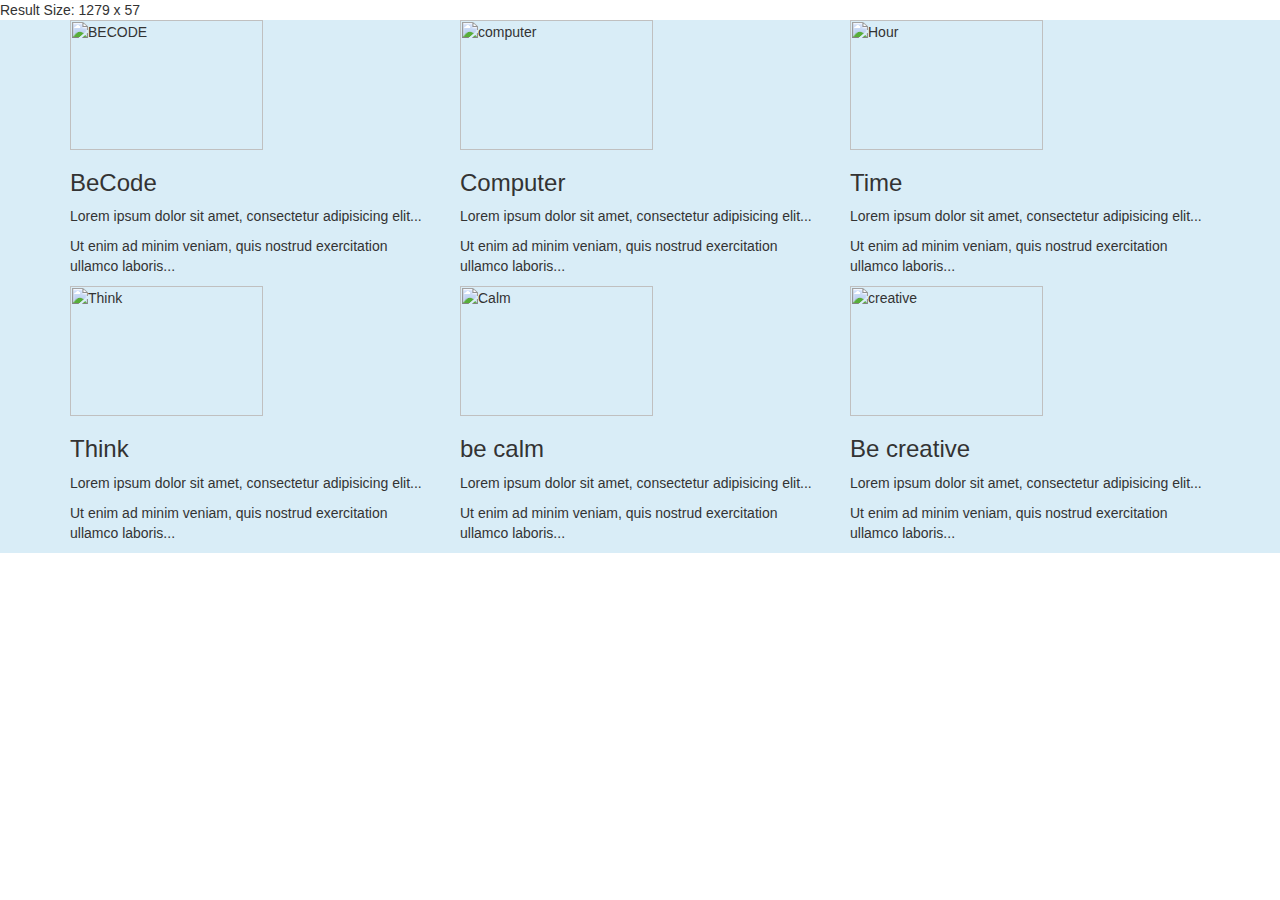
==== index.html @ 97d45081 "trying and playing with my code bootstrap" ====
Result Size: 1279 x 57

<!DOCTYPE html>

<html lang="en">

<head>

  <title>Bootstrap Example</title>

  <meta charset="utf-8">

  <meta name="viewport" content="width=device-width, initial-scale=1">

  <link rel="stylesheet" href="https://maxcdn.bootstrapcdn.com/bootstrap/3.4.0/css/bootstrap.min.css">

  <script src="https://ajax.googleapis.com/ajax/libs/jquery/3.3.1/jquery.min.js"></script>

  <script src="https://maxcdn.bootstrapcdn.com/bootstrap/3.4.0/js/bootstrap.min.js"></script>

</head>

<body>

<div class="p-3 mb-8 bg-info text-white">

<div class="container">

  <div class="row">

    <div class="col-sm-4">

    <img src="https://content.digitalwallonia.be/profile/13162-20180705084654000/1-xkepnborerk0t5w63z24fa-300x300.png" alt="BECODE" width="193" height="130">

    <h3>BeCode</h3>

    <p>Lorem ipsum dolor sit amet, consectetur adipisicing elit...</p>

    <p>Ut enim ad minim veniam, quis nostrud exercitation ullamco laboris...</p>

    </div>

    <div class="col-sm-4 ">

    <img src="https://upload.wikimedia.org/wikipedia/commons/d/d7/Desktop_computer_clipart_-_Yellow_theme.svg" alt="computer" width="193" height="130">

    <h3>Computer</h3>

    <p>Lorem ipsum dolor sit amet, consectetur adipisicing elit...</p>

    <p>Ut enim ad minim veniam, quis nostrud exercitation ullamco laboris...</p>

    </div>

    <div class="col-sm-4">
        
    <img src="https://media.npr.org/assets/img/2015/06/18/trh_shifting_time_artwork_wide-91d5152cb5d06bd73f2c08dcae1a3f3dbdd235f4-s700-c85.jpg" alt="Hour" width="193" height="130">

    <h3>Time</h3>        

    <p>Lorem ipsum dolor sit amet, consectetur adipisicing elit...</p>

    <p>Ut enim ad minim veniam, quis nostrud exercitation ullamco laboris...</p>
    
    </div>

              <div class="col-sm-4">
                
                <img src="https://cdn0.iconfinder.com/data/icons/human-mind-3/100/8-512.png" alt="Think" width="193" height="130">

                <h3>Think</h3>
          
                <p>Lorem ipsum dolor sit amet, consectetur adipisicing elit...</p>
          
                <p>Ut enim ad minim veniam, quis nostrud exercitation ullamco laboris...</p>
          
              </div>
          
              <div class="col-sm-4">

            <img src="https://cdn2.bigcommerce.com/server2100/da4a7/products/489/images/119/Keep-Calm-and-Carry-On-Navy-Blue-Poster-Front__69597.1319984235.1280.1280.jpg?c=2" alt="Calm" width="193" height="130">


                <h3>be calm</h3>
          
                <p>Lorem ipsum dolor sit amet, consectetur adipisicing elit...</p>
          
                <p>Ut enim ad minim veniam, quis nostrud exercitation ullamco laboris...</p>
          
              </div>
          
              <div class="col-sm-4">

                <img src="https://previews.123rf.com/images/asyabik/asyabik1606/asyabik160600012/57959710-be-creative-lettering-hand-written-be-creative-poster-modern-hand-lettering-modern-calligraphy-on-a-.jpg" alt="creative" width="193" height="130">

                <h3>Be creative</h3>        
          
                <p>Lorem ipsum dolor sit amet, consectetur adipisicing elit...</p>
          
                <p>Ut enim ad minim veniam, quis nostrud exercitation ullamco laboris...</p> 
              </div>          
            </div>
    </div>
</div>
</div>
</body>
</html>

​
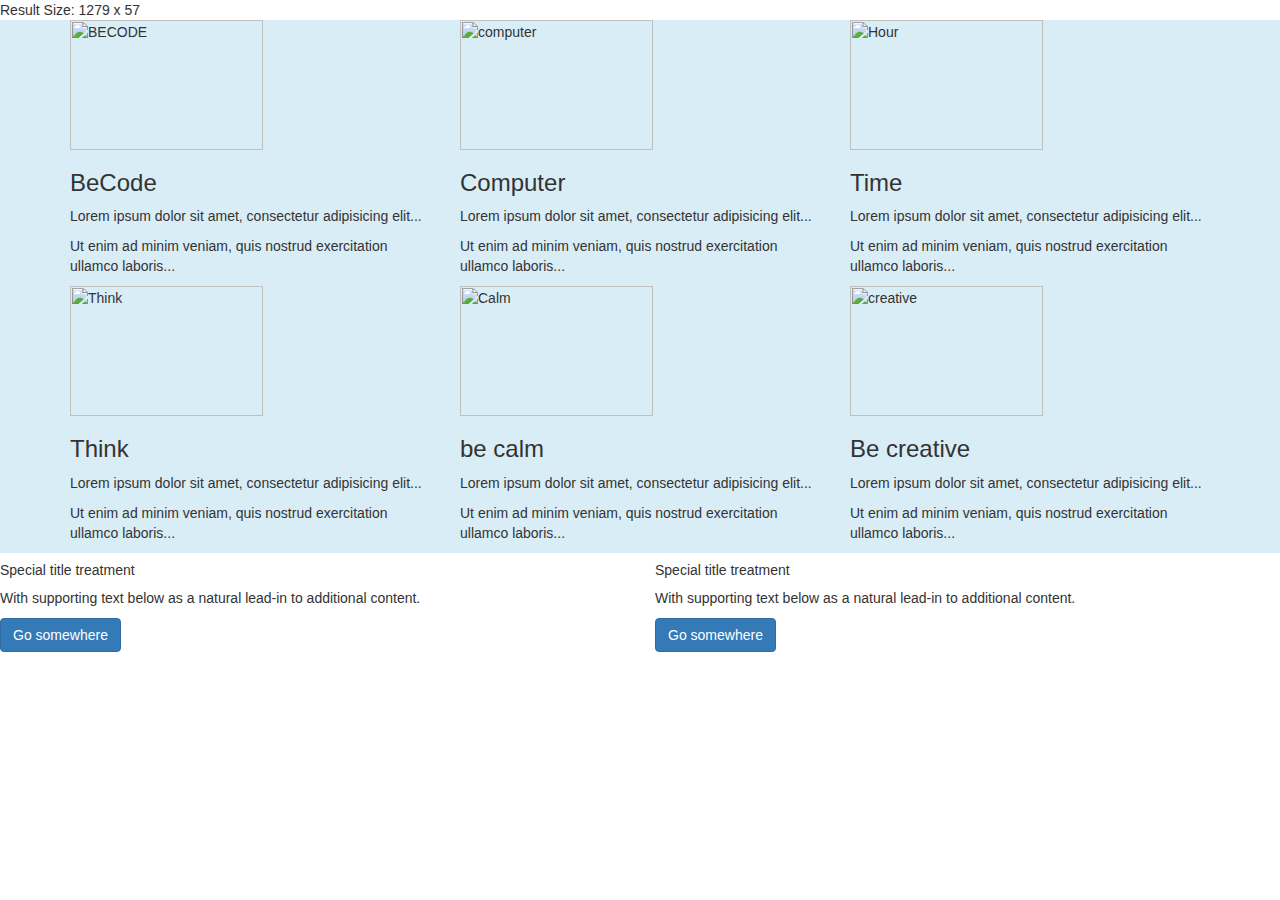
==== commit 0b1ddd89: "playing around with bootstrap and trying" ====
--- a/index.html
+++ b/index.html
@@ -104,6 +104,30 @@
     </div>
 </div>
 </div>
+
+
+<div class="row">
+        <div class="col-sm-6">
+          <div class="card">
+            <div class="card-body">
+              <h5 class="card-title">Special title treatment</h5>
+              <p class="card-text">With supporting text below as a natural lead-in to additional content.</p>
+              <a href="#" class="btn btn-primary">Go somewhere</a>
+            </div>
+          </div>
+        </div>
+        <div class="col-sm-6">
+          <div class="card">
+            <div class="card-body">
+              <h5 class="card-title">Special title treatment</h5>
+              <p class="card-text">With supporting text below as a natural lead-in to additional content.</p>
+              <a href="#" class="btn btn-primary">Go somewhere</a>
+            </div>
+          </div>
+        </div>
+      </div>
+
+
 </body>
 </html>
 
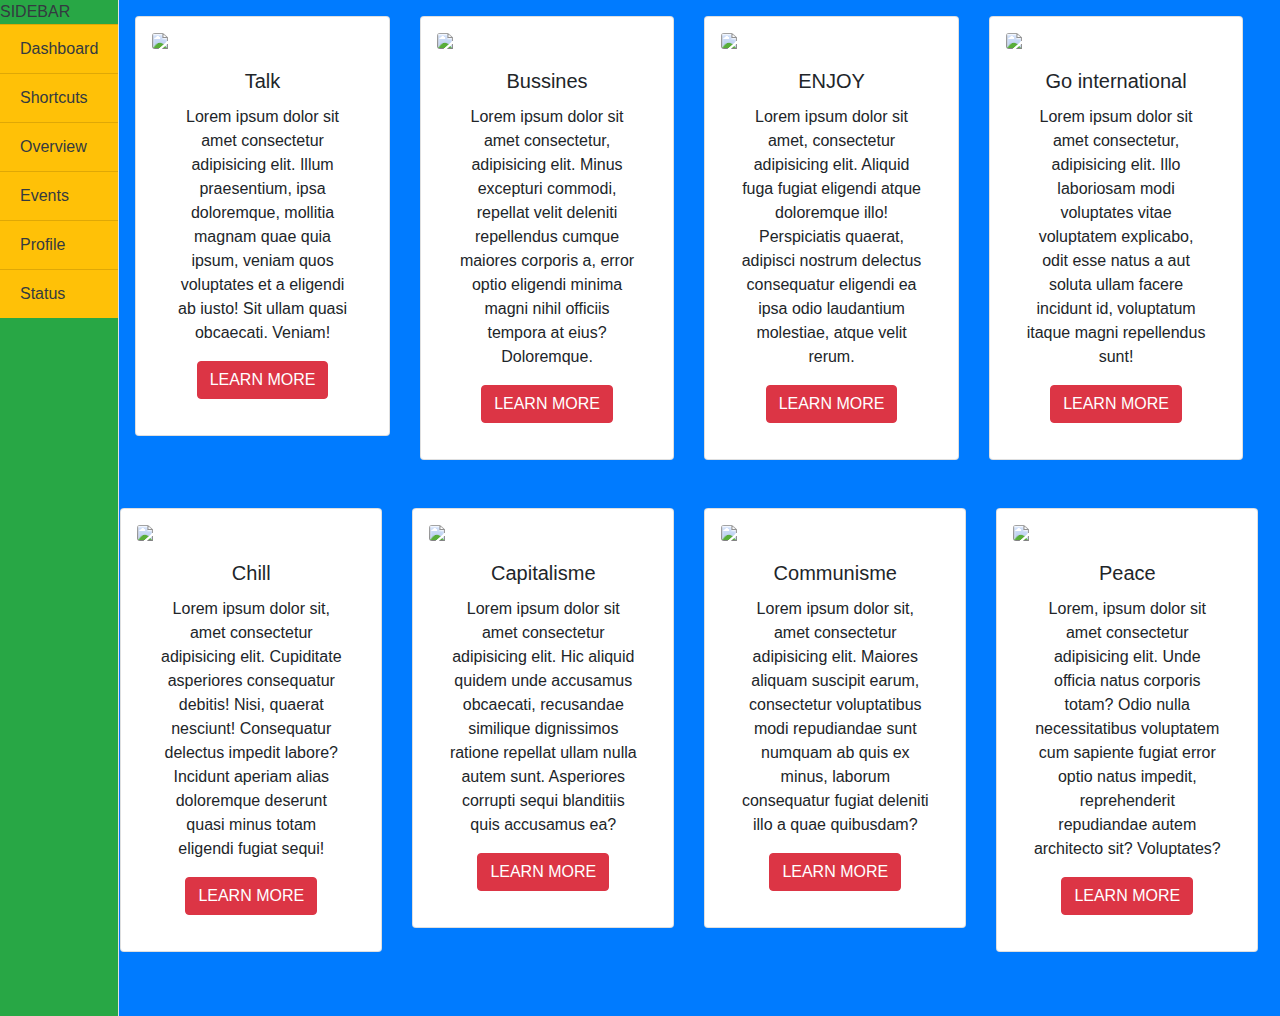
==== commit fae47fca: "trying to fix the layout" ====
--- a/index.html
+++ b/index.html
@@ -1,135 +1,143 @@
+<!DOCTYPE html>
+<html lang="en">
+  <head>
+    <meta charset="UTF-8" />
+    <meta name="viewport" content="width=device-width, initial-scale=1.0" />
+    <meta http-equiv="X-UA-Compatible" content="ie=edge" />
+    <link rel="stylesheet" href="style.css" />
+    <link rel="stylesheet" href="https://stackpath.bootstrapcdn.com/bootstrap/4.3.1/css/bootstrap.min.css" integrity="sha384-ggOyR0iXCbMQv3Xipma34MD+dH/1fQ784/j6cY/iJTQUOhcWr7x9JvoRxT2MZw1T" crossorigin="anonymous"/>
+  </head>
+  <body class="color bg-primary">
+    <div class="d-flex" id="wrapper">
+      
+      <div class="bg-success text-dark border-right" id="sidebar-wrapper">
+        <div class="sidebar-heading">SIDEBAR</div>
+        <div class="list-group list-group-flush">
+          
+            <a href="#" class="list-group-item list-group-item-action bg-warning text-dark">Dashboard</a>
+            <a href="#" class="list-group-item list-group-item-action bg-warning text-dark">Shortcuts</a>
+            <a href="#" class="list-group-item list-group-item-action bg-warning text-dark">Overview</a>
+            <a href="#" class="list-group-item list-group-item-action bg-warning text-dark">Events</a>
+            <a href="#" class="list-group-item list-group-item-action bg-warning text-dark">Profile</a>
+            <a href="#" class="list-group-item list-group-item-action bg-warning text-dark">Status</a>
+        </div>
+      </div>
 
-Result Size: 1279 x 57
+      <main>
 
-<!DOCTYPE html>
+        <div id="page-content-wrapper">
+          <div class="container p-3">
+            <div class="row">
+              <div class="col-sm-3">
+                <div class="card-deck ">
+                  <div class="card text-center p-3 mb-5">
+                    <img src="https://img.icons8.com/dotty/64/000000/collaboration.png" class="card-img img-fluid" style="width: 8rem"/>
+                    <div class="card-body">
+                      <h5 class="card-title text-center">Talk</h5>
+                      <p class=" text-center">Lorem ipsum dolor sit amet consectetur adipisicing elit. Illum praesentium, ipsa doloremque, mollitia magnam quae quia ipsum, veniam quos voluptates et a eligendi ab iusto! Sit ullam quasi obcaecati. Veniam!</p>
+                      <button href="#" class="btn btn-danger" style="center">LEARN MORE</button>
+                    </div>
+                  </div>
+                </div>
+              </div>
+              
+              <div class="col-sm-3">
+                <div class="card-deck">
+                  <div class="card text-center  p-3 mb-5">
+                    <img src="https://img.icons8.com/clouds/64/000000/business.png"class="card-img img-fluid" style="width: 8rem"/>
+                    <div class="card-body">
+                      <h5 class="card-title text-center">Bussines</h5>
+                      <p class=" text-center">Lorem ipsum dolor sit amet consectetur, adipisicing elit. Minus excepturi commodi, repellat velit deleniti repellendus cumque maiores corporis a, error optio eligendi minima magni nihil officiis tempora at eius? Doloremque.</p>
+                      <button href="#" class="btn btn-danger" style="center">LEARN MORE</button>
+                    </div>
+                  </div>
+                </div>
+              </div>
 
-<html lang="en">
+              <div class="col-sm-3">
+                <div class="card-deck">
+                  <div class="card text-center p-3 mb-5">
+                   <img src="https://img.icons8.com/dusk/64/000000/food-and-wine.png" class="card-img img-fluid" style="width:8rem"/>
+                    <div class="card-body">
+                      <h5 class="card-title text-center">ENJOY</h5>
+                      <p class=" text-center">Lorem ipsum dolor sit amet, consectetur adipisicing elit. Aliquid fuga fugiat eligendi atque doloremque illo! Perspiciatis quaerat, adipisci nostrum delectus consequatur eligendi ea ipsa odio laudantium molestiae, atque velit rerum.</p>
+                      <button href="#" class="btn btn-danger" style="center">LEARN MORE</button>
+                    </div>
+                  </div>
+                </div>
+              </div>
 
-<head>
-
-  <title>Bootstrap Example</title>
-
-  <meta charset="utf-8">
-
-  <meta name="viewport" content="width=device-width, initial-scale=1">
-
-  <link rel="stylesheet" href="https://maxcdn.bootstrapcdn.com/bootstrap/3.4.0/css/bootstrap.min.css">
-
-  <script src="https://ajax.googleapis.com/ajax/libs/jquery/3.3.1/jquery.min.js"></script>
-
-  <script src="https://maxcdn.bootstrapcdn.com/bootstrap/3.4.0/js/bootstrap.min.js"></script>
-
-</head>
-
-<body>
-
-<div class="p-3 mb-8 bg-info text-white">
-
-<div class="container">
-
-  <div class="row">
-
-    <div class="col-sm-4">
-
-    <img src="https://content.digitalwallonia.be/profile/13162-20180705084654000/1-xkepnborerk0t5w63z24fa-300x300.png" alt="BECODE" width="193" height="130">
-
-    <h3>BeCode</h3>
-
-    <p>Lorem ipsum dolor sit amet, consectetur adipisicing elit...</p>
-
-    <p>Ut enim ad minim veniam, quis nostrud exercitation ullamco laboris...</p>
-
-    </div>
-
-    <div class="col-sm-4 ">
-
-    <img src="https://upload.wikimedia.org/wikipedia/commons/d/d7/Desktop_computer_clipart_-_Yellow_theme.svg" alt="computer" width="193" height="130">
-
-    <h3>Computer</h3>
-
-    <p>Lorem ipsum dolor sit amet, consectetur adipisicing elit...</p>
-
-    <p>Ut enim ad minim veniam, quis nostrud exercitation ullamco laboris...</p>
-
-    </div>
-
-    <div class="col-sm-4">
-        
-    <img src="https://media.npr.org/assets/img/2015/06/18/trh_shifting_time_artwork_wide-91d5152cb5d06bd73f2c08dcae1a3f3dbdd235f4-s700-c85.jpg" alt="Hour" width="193" height="130">
-
-    <h3>Time</h3>        
-
-    <p>Lorem ipsum dolor sit amet, consectetur adipisicing elit...</p>
-
-    <p>Ut enim ad minim veniam, quis nostrud exercitation ullamco laboris...</p>
-    
-    </div>
-
-              <div class="col-sm-4">
-                
-                <img src="https://cdn0.iconfinder.com/data/icons/human-mind-3/100/8-512.png" alt="Think" width="193" height="130">
-
-                <h3>Think</h3>
-          
-                <p>Lorem ipsum dolor sit amet, consectetur adipisicing elit...</p>
-          
-                <p>Ut enim ad minim veniam, quis nostrud exercitation ullamco laboris...</p>
-          
+              <div class="col-sm-3">
+                <div class="card-deck">
+                  <div class="card text-center p-3 mb-5">
+                    <img src="https://img.icons8.com/dusk/64/000000/globe-earth.png" class="card-img img-fluid" style="width: 8rem"/>
+                    <div class="card-body">
+                      <h5 class="card-title text-center">Go international</h5>
+                      <p class=" text-center">Lorem ipsum dolor sit amet consectetur, adipisicing elit. Illo laboriosam modi voluptates vitae voluptatem explicabo, odit esse natus a aut soluta ullam facere incidunt id, voluptatum itaque magni repellendus sunt!</p>
+                      <button href="#" class="btn btn-danger" style="center">LEARN MORE</button>
+                    </div>
+                  </div>
+                </div>
               </div>
-          
-              <div class="col-sm-4">
-
-            <img src="https://cdn2.bigcommerce.com/server2100/da4a7/products/489/images/119/Keep-Calm-and-Carry-On-Navy-Blue-Poster-Front__69597.1319984235.1280.1280.jpg?c=2" alt="Calm" width="193" height="130">
 
 
-                <h3>be calm</h3>
-          
-                <p>Lorem ipsum dolor sit amet, consectetur adipisicing elit...</p>
-          
-                <p>Ut enim ad minim veniam, quis nostrud exercitation ullamco laboris...</p>
-          
+              <div class="row">
+                <div class="col-sm-3">
+                  <div class="card-deck">
+                    <div class="card text-center p-3 mb-5">
+                        <img src="https://img.icons8.com/cotton/64/000000/beach.png" class="card-img img-fluid" style="width: 8rem"/>
+                      <div class="card-body">
+                        <h5 class="card-title text-center">Chill</h5>
+                        <p class=" text-center">Lorem ipsum dolor sit, amet consectetur adipisicing elit. Cupiditate asperiores consequatur debitis! Nisi, quaerat nesciunt! Consequatur delectus impedit labore? Incidunt aperiam alias doloremque deserunt quasi minus totam eligendi fugiat sequi!</p>
+                        <button href="#" class="btn btn-danger" style="center">LEARN MORE</button>
+                      </div>
+                    </div>
+                  </div>
+                </div>
+
+                <div class="col-sm-3">
+                  <div class="card-deck">
+                    <div class="card text-center p-3 mb-5">
+                      <img src="https://img.icons8.com/cotton/64/000000/diamond-care-1.png" class="card-img img-fluid" style="width: 8rem"/>
+                      <div class="card-body">
+                        <h5 class="card-title text-center">Capitalisme</h5>
+                        <p class=" text-center">Lorem ipsum dolor sit amet consectetur adipisicing elit. Hic aliquid quidem unde accusamus obcaecati, recusandae similique dignissimos ratione repellat ullam nulla autem sunt. Asperiores corrupti sequi blanditiis quis accusamus ea?</p>
+                        <button href="#" class="btn btn-danger" style="center">LEARN MORE</button>
+                      </div>
+                    </div>
+                  </div>
+                </div>
+
+                <div class="col-sm-3">
+                  <div class="card-deck">
+                    <div class="card text-center p-3 mb-5">
+                      <img src="https://img.icons8.com/color/64/000000/ussr.png" class="card-img img-fluid" style="width: 8rem"/>
+                      <div class="card-body">
+                        <h5 class="card-title text-center">Communisme</h5>
+                        <p class=" text-center">Lorem ipsum dolor sit, amet consectetur adipisicing elit. Maiores aliquam suscipit earum, consectetur voluptatibus modi repudiandae sunt numquam ab quis ex minus, laborum consequatur fugiat deleniti illo a quae quibusdam?</p>
+                        <button href="#" class="btn btn-danger" style="center">LEARN MORE</button>
+                      </div>
+                    </div>
+                  </div>
+                </div>
+
+                <div class="col-sm-3">
+                  <div class="card-deck">
+                    <div class="card text-center p-3 mb-5">
+                      <img src="https://img.icons8.com/color/64/000000/dove.png" class="card-img img-fluid" style="width: 8rem"/>
+                      <div class="card-body">
+                        <h5 class="card-title text-center">Peace</h5> 
+                        <p class=" text-center">Lorem, ipsum dolor sit amet consectetur adipisicing elit. Unde officia natus corporis totam? Odio nulla necessitatibus voluptatem cum sapiente fugiat error optio natus impedit, reprehenderit repudiandae autem architecto sit? Voluptates?</p>
+                        <button href="#" class="btn btn-danger" style="center">LEARN MORE</button>
+                      </div>
+                    </div>
+                  </div>
+                </div>
               </div>
-          
-              <div class="col-sm-4">
-
-                <img src="https://previews.123rf.com/images/asyabik/asyabik1606/asyabik160600012/57959710-be-creative-lettering-hand-written-be-creative-poster-modern-hand-lettering-modern-calligraphy-on-a-.jpg" alt="creative" width="193" height="130">
-
-                <h3>Be creative</h3>        
-          
-                <p>Lorem ipsum dolor sit amet, consectetur adipisicing elit...</p>
-          
-                <p>Ut enim ad minim veniam, quis nostrud exercitation ullamco laboris...</p> 
-              </div>          
-            </div>
-    </div>
-</div>
-</div>
-
-
-<div class="row">
-        <div class="col-sm-6">
-          <div class="card">
-            <div class="card-body">
-              <h5 class="card-title">Special title treatment</h5>
-              <p class="card-text">With supporting text below as a natural lead-in to additional content.</p>
-              <a href="#" class="btn btn-primary">Go somewhere</a>
             </div>
           </div>
         </div>
-        <div class="col-sm-6">
-          <div class="card">
-            <div class="card-body">
-              <h5 class="card-title">Special title treatment</h5>
-              <p class="card-text">With supporting text below as a natural lead-in to additional content.</p>
-              <a href="#" class="btn btn-primary">Go somewhere</a>
-            </div>
-          </div>
-        </div>
-      </div>
-
-
-</body>
-</html>
-
-​
-
+      </main>
+    </div>
+  </body>
+</html>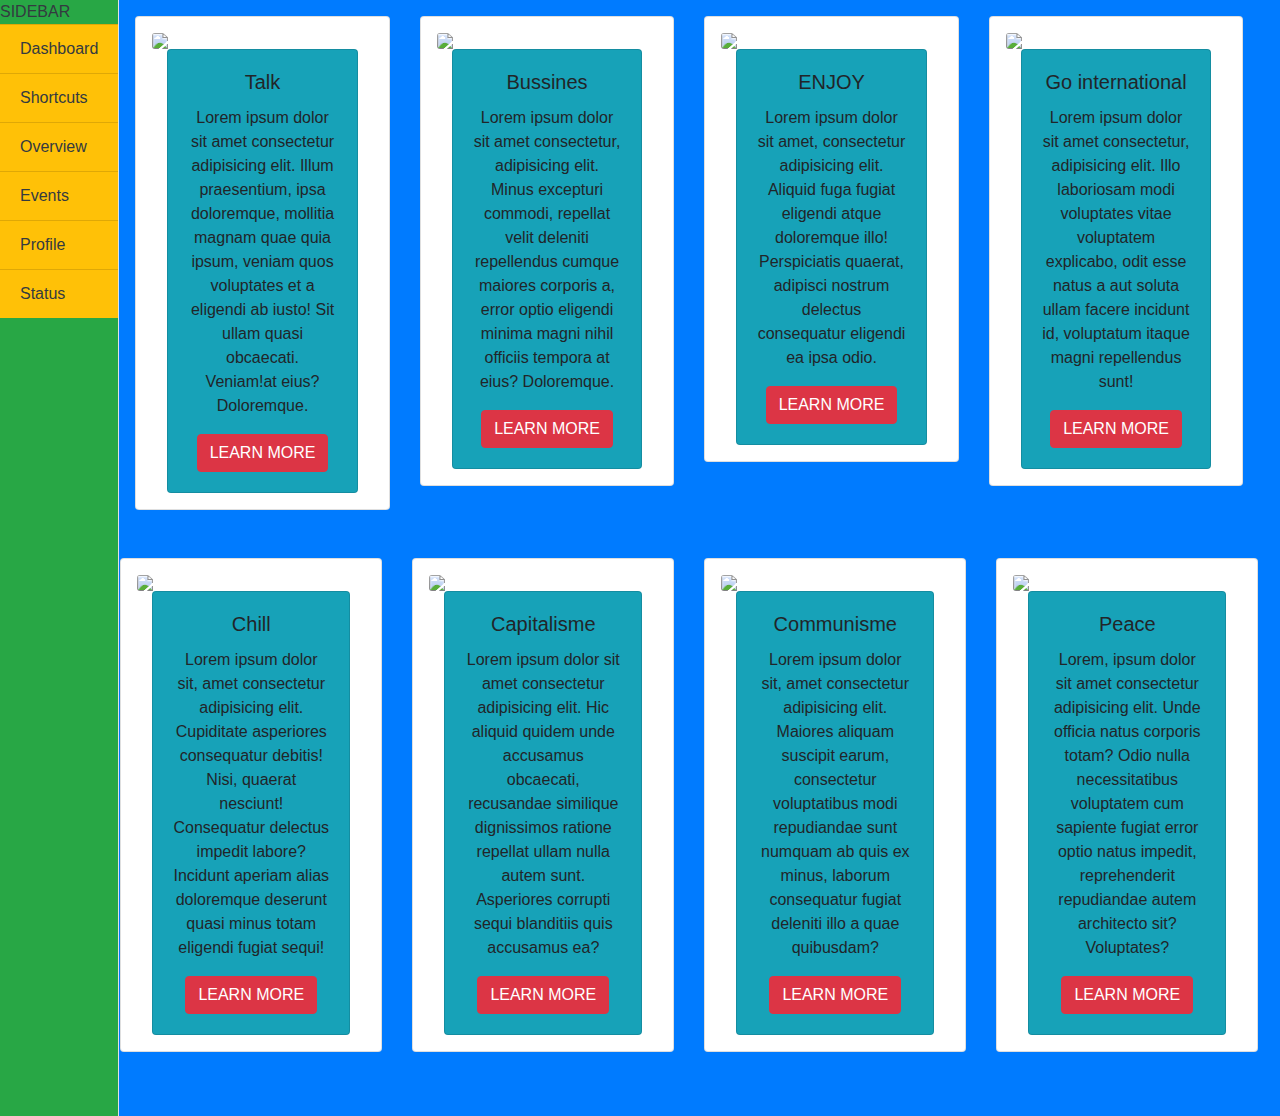
==== commit 346f947e: "aligned my cards" ====
--- a/index.html
+++ b/index.html
@@ -6,10 +6,28 @@
     <meta http-equiv="X-UA-Compatible" content="ie=edge" />
     <link rel="stylesheet" href="style.css" />
     <link rel="stylesheet" href="https://stackpath.bootstrapcdn.com/bootstrap/4.3.1/css/bootstrap.min.css" integrity="sha384-ggOyR0iXCbMQv3Xipma34MD+dH/1fQ784/j6cY/iJTQUOhcWr7x9JvoRxT2MZw1T" crossorigin="anonymous"/>
-  </head>
+
+    <style>
+      .card:hover {
+      box-shadow: 5px 5px 15px #f55f7f;
+      }
+      @media only screen and (max-width: 600px) {
+      #sidebar-wrapper {
+      display: none;
+      }
+      .card-img {
+      display: block;
+      margin-left: auto;
+      margin-right: auto;
+      width: 50%;
+      }
+    }
+  </style>
+  
+</head>
+  
   <body class="color bg-primary">
-    <div class="d-flex" id="wrapper">
-      
+    <div class="d-flex" id="wrapper">      
       <div class="bg-success text-dark border-right" id="sidebar-wrapper">
         <div class="sidebar-heading">SIDEBAR</div>
         <div class="list-group list-group-flush">
@@ -28,14 +46,17 @@
         <div id="page-content-wrapper">
           <div class="container p-3">
             <div class="row">
+
               <div class="col-sm-3">
                 <div class="card-deck ">
                   <div class="card text-center p-3 mb-5">
-                    <img src="https://img.icons8.com/dotty/64/000000/collaboration.png" class="card-img img-fluid" style="width: 8rem"/>
+                    <img src="https://img.icons8.com/dotty/64/000000/collaboration.png" class="card-img img-fluid" style="width:8rem"/>
+                    <div class="card bg-info text-black">
                     <div class="card-body">
                       <h5 class="card-title text-center">Talk</h5>
-                      <p class=" text-center">Lorem ipsum dolor sit amet consectetur adipisicing elit. Illum praesentium, ipsa doloremque, mollitia magnam quae quia ipsum, veniam quos voluptates et a eligendi ab iusto! Sit ullam quasi obcaecati. Veniam!</p>
-                      <button href="#" class="btn btn-danger" style="center">LEARN MORE</button>
+                      <p class=" text-center">Lorem ipsum dolor sit amet consectetur adipisicing elit. Illum praesentium, ipsa doloremque, mollitia magnam quae quia ipsum, veniam quos voluptates et a eligendi ab iusto! Sit ullam quasi obcaecati. Veniam!at eius? Doloremque.</p>
+                      <button href="#" class="btn btn-danger" (style="center">LEARN MORE</button>
+                    </div>
                     </div>
                   </div>
                 </div>
@@ -44,11 +65,13 @@
               <div class="col-sm-3">
                 <div class="card-deck">
                   <div class="card text-center  p-3 mb-5">
-                    <img src="https://img.icons8.com/clouds/64/000000/business.png"class="card-img img-fluid" style="width: 8rem"/>
+                    <img src="https://img.icons8.com/clouds/64/000000/business.png" class="card-img img-fluid" style="width:8rem"/>
+                    <div class="card bg-info text-black">
                     <div class="card-body">
                       <h5 class="card-title text-center">Bussines</h5>
                       <p class=" text-center">Lorem ipsum dolor sit amet consectetur, adipisicing elit. Minus excepturi commodi, repellat velit deleniti repellendus cumque maiores corporis a, error optio eligendi minima magni nihil officiis tempora at eius? Doloremque.</p>
-                      <button href="#" class="btn btn-danger" style="center">LEARN MORE</button>
+                      <button href="#" class="btn btn-danger" (style="center">LEARN MORE</button>
+                    </div>
                     </div>
                   </div>
                 </div>
@@ -57,11 +80,13 @@
               <div class="col-sm-3">
                 <div class="card-deck">
                   <div class="card text-center p-3 mb-5">
-                   <img src="https://img.icons8.com/dusk/64/000000/food-and-wine.png" class="card-img img-fluid" style="width:8rem"/>
-                    <div class="card-body">
-                      <h5 class="card-title text-center">ENJOY</h5>
-                      <p class=" text-center">Lorem ipsum dolor sit amet, consectetur adipisicing elit. Aliquid fuga fugiat eligendi atque doloremque illo! Perspiciatis quaerat, adipisci nostrum delectus consequatur eligendi ea ipsa odio laudantium molestiae, atque velit rerum.</p>
-                      <button href="#" class="btn btn-danger" style="center">LEARN MORE</button>
+                   <img src="https://img.icons8.com/dusk/64/000000/dancing-party.png" class="card-img img-fluid" style="width:8rem"/>
+                   <div class="card bg-info text-black">
+                   <div class="card-body">
+                    <h5 class="card-title text-center">ENJOY</h5>
+                    <p class=" text-center">Lorem ipsum dolor sit amet, consectetur adipisicing elit. Aliquid fuga fugiat eligendi atque doloremque illo! Perspiciatis quaerat, adipisci nostrum delectus consequatur eligendi ea ipsa odio.</p>
+                    <button href="#" class="btn btn-danger" (style="center">LEARN MORE</button>
+                    </div>
                     </div>
                   </div>
                 </div>
@@ -70,11 +95,13 @@
               <div class="col-sm-3">
                 <div class="card-deck">
                   <div class="card text-center p-3 mb-5">
-                    <img src="https://img.icons8.com/dusk/64/000000/globe-earth.png" class="card-img img-fluid" style="width: 8rem"/>
+                    <img src="https://img.icons8.com/dusk/64/000000/globe-earth.png" class="card-img img-fluid" style="width:8rem"/>
+                    <div class="card bg-info text-black">
                     <div class="card-body">
                       <h5 class="card-title text-center">Go international</h5>
                       <p class=" text-center">Lorem ipsum dolor sit amet consectetur, adipisicing elit. Illo laboriosam modi voluptates vitae voluptatem explicabo, odit esse natus a aut soluta ullam facere incidunt id, voluptatum itaque magni repellendus sunt!</p>
-                      <button href="#" class="btn btn-danger" style="center">LEARN MORE</button>
+                      <button href="#" class="btn btn-danger" (style="center">LEARN MORE</button>
+                    </div>
                     </div>
                   </div>
                 </div>
@@ -85,11 +112,13 @@
                 <div class="col-sm-3">
                   <div class="card-deck">
                     <div class="card text-center p-3 mb-5">
-                        <img src="https://img.icons8.com/cotton/64/000000/beach.png" class="card-img img-fluid" style="width: 8rem"/>
+                      <img src="https://img.icons8.com/cotton/64/000000/beach.png" class="card-img img-fluid" style="width:8rem"/>
+                      <div class="card bg-info text-black">
                       <div class="card-body">
                         <h5 class="card-title text-center">Chill</h5>
                         <p class=" text-center">Lorem ipsum dolor sit, amet consectetur adipisicing elit. Cupiditate asperiores consequatur debitis! Nisi, quaerat nesciunt! Consequatur delectus impedit labore? Incidunt aperiam alias doloremque deserunt quasi minus totam eligendi fugiat sequi!</p>
-                        <button href="#" class="btn btn-danger" style="center">LEARN MORE</button>
+                        <button href="#" class="btn btn-danger" (style="center">LEARN MORE</button>
+                      </div>
                       </div>
                     </div>
                   </div>
@@ -98,11 +127,13 @@
                 <div class="col-sm-3">
                   <div class="card-deck">
                     <div class="card text-center p-3 mb-5">
-                      <img src="https://img.icons8.com/cotton/64/000000/diamond-care-1.png" class="card-img img-fluid" style="width: 8rem"/>
+                      <img src="https://img.icons8.com/cotton/64/000000/diamond-care-1.png" class="card-img img-fluid" style="width:8rem"/>
+                      <div class="card bg-info text-black">
                       <div class="card-body">
                         <h5 class="card-title text-center">Capitalisme</h5>
                         <p class=" text-center">Lorem ipsum dolor sit amet consectetur adipisicing elit. Hic aliquid quidem unde accusamus obcaecati, recusandae similique dignissimos ratione repellat ullam nulla autem sunt. Asperiores corrupti sequi blanditiis quis accusamus ea?</p>
-                        <button href="#" class="btn btn-danger" style="center">LEARN MORE</button>
+                        <button href="#" class="btn btn-danger" (style="center">LEARN MORE</button>
+                      </div>
                       </div>
                     </div>
                   </div>
@@ -111,11 +142,13 @@
                 <div class="col-sm-3">
                   <div class="card-deck">
                     <div class="card text-center p-3 mb-5">
-                      <img src="https://img.icons8.com/color/64/000000/ussr.png" class="card-img img-fluid" style="width: 8rem"/>
+                      <img src="https://img.icons8.com/color/64/000000/ussr.png" class="card-img img-fluid" style="width:8rem"/>
+                      <div class="card bg-info text-black">
                       <div class="card-body">
                         <h5 class="card-title text-center">Communisme</h5>
                         <p class=" text-center">Lorem ipsum dolor sit, amet consectetur adipisicing elit. Maiores aliquam suscipit earum, consectetur voluptatibus modi repudiandae sunt numquam ab quis ex minus, laborum consequatur fugiat deleniti illo a quae quibusdam?</p>
-                        <button href="#" class="btn btn-danger" style="center">LEARN MORE</button>
+                        <button href="#" class="btn btn-danger" (style="center">LEARN MORE</button>
+                      </div>
                       </div>
                     </div>
                   </div>
@@ -125,10 +158,12 @@
                   <div class="card-deck">
                     <div class="card text-center p-3 mb-5">
                       <img src="https://img.icons8.com/color/64/000000/dove.png" class="card-img img-fluid" style="width: 8rem"/>
+                      <div class="card bg-info text-black">
                       <div class="card-body">
                         <h5 class="card-title text-center">Peace</h5> 
                         <p class=" text-center">Lorem, ipsum dolor sit amet consectetur adipisicing elit. Unde officia natus corporis totam? Odio nulla necessitatibus voluptatem cum sapiente fugiat error optio natus impedit, reprehenderit repudiandae autem architecto sit? Voluptates?</p>
-                        <button href="#" class="btn btn-danger" style="center">LEARN MORE</button>
+                        <button href="#" class="btn btn-danger" (style="center">LEARN MORE</button>
+                      </div>
                       </div>
                     </div>
                   </div>
